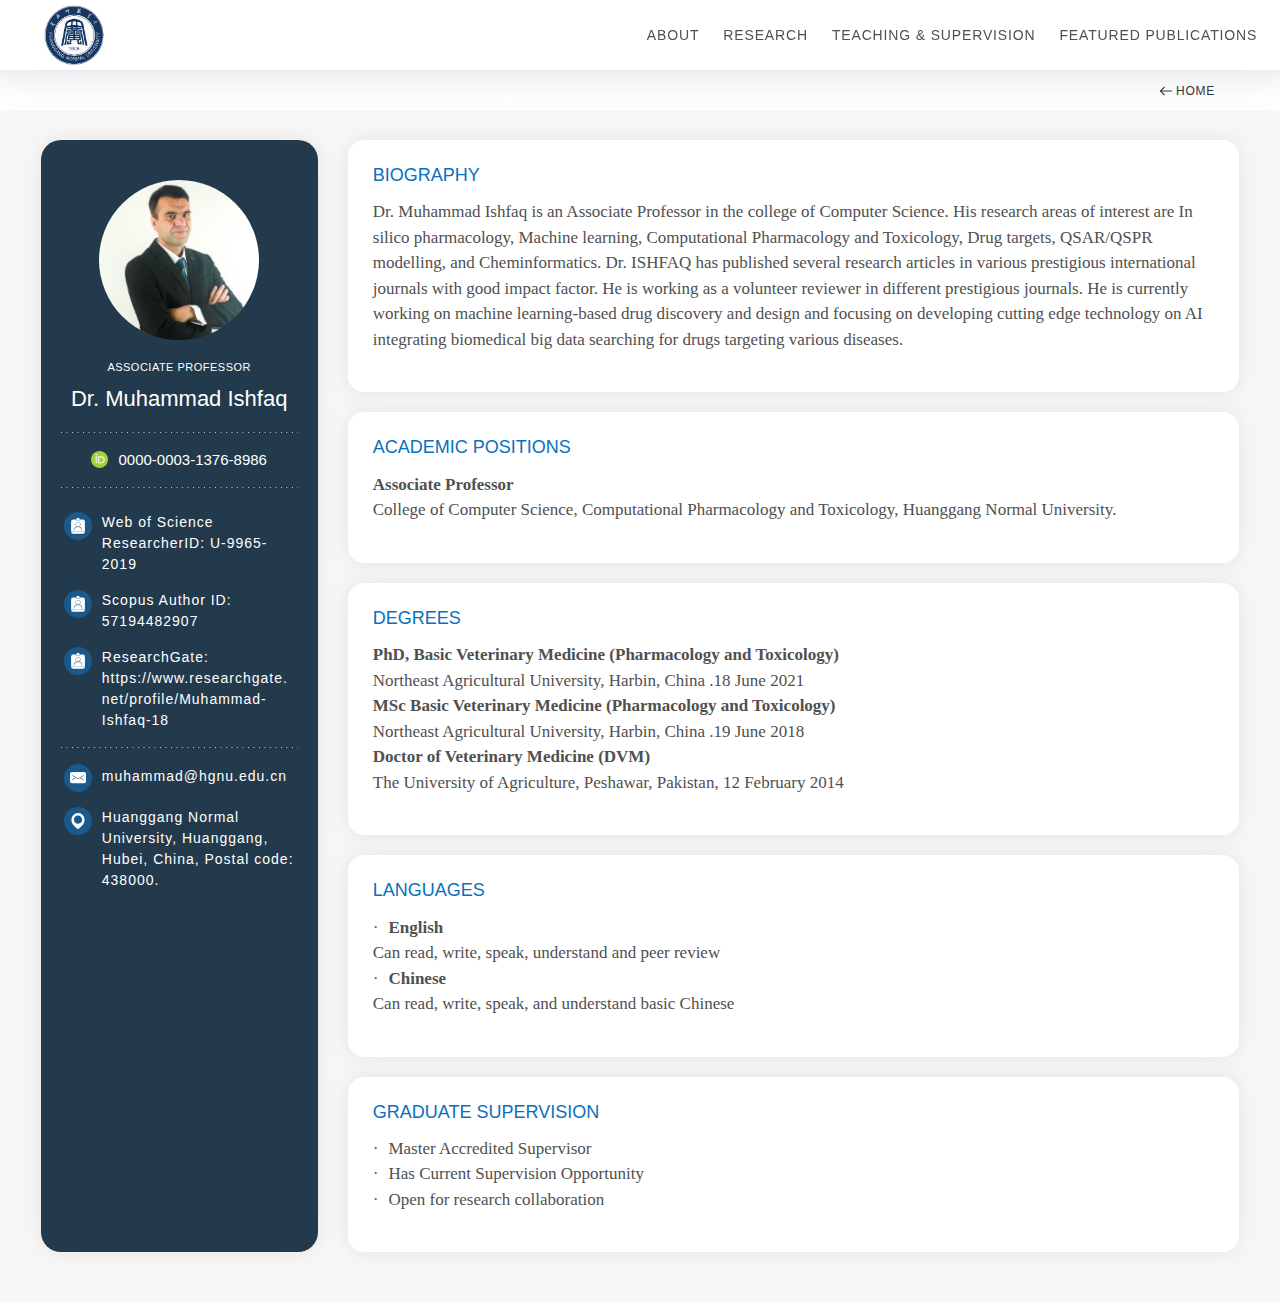
==== index.html @ ac89b16f "Add files via upload" ====
﻿<!DOCTYPE html>
<html lang="en">
<head>
    <meta http-equiv="X-UA-Compatible" content="IE=edge">
    <meta charset="UTF-8">
    <meta name="viewport" content="width=device-width, initial-scale=1, maximum-scale=1, user-scalable=0">
    <title>Dr. Muhammad Ishfaq | Personal website</title>
    <meta name="keywords" content="Dr. Muhammad Ishfaq">
    <meta name="description" content="View the University of profile. Including their research output, research, engagements and teaching and supervision." data-react-helmet="true">

    <link rel="stylesheet" href="css/min.css">
    <link rel="stylesheet" href="css/style.css">
    <link rel="stylesheet" href="css/media.css">
</head>
 
    <!-- body -->
    <body class="hero-anime">
        <div class="navigation-wrap bg-light start-header start-style">
            <div class="container">
                <div class="row">
                    <div class="col-lg-12 col-md-12 col-xs-12">
                        <nav class="navbar navbar-expand-md navbar-light">
                            <a href="index.html" class="navbar-brand"><img src="images/logo.png" alt=""></a>
                            <button class="navbar-toggler" type="button" data-toggle="collapse" data-target="#navbarSupportedContent" aria-controls="navbarSupportedContent" aria-expanded="false" aria-label="Toggle navigation">
                                <span class="navbar-toggler-icon"></span>
                            </button>

                            <div class="collapse navbar-collapse" id="navbarSupportedContent">
                                <ul class="navbar-nav ml-auto py-4 py-md-0">
                                    <li class="nav-item">
                                        <a class="nav-link" href="about.html">ABOUT</a>
                                    </li>
                                    <li class="nav-item">
                                        <a class="nav-link" href="research.html">RESEARCH</a>
                                    </li>
                                    <li class="nav-item">
                                        <a class="nav-link" href="teaching.html">TEACHING &amp; SUPERVISION</a>
                                    </li>
                                    <li class="nav-item">
                                        <a class="nav-link" href="featured.html">FEATURED PUBLICATIONS</a>
                                    </li>
                                </ul>
                            </div>

                        </nav>
                    </div>
                </div>
            </div>
        </div>

        <div class="position-bg">
            <div class="container">
                <div class="row">
                    <div class="col-lg-12 col-md-12 col-xs-12">
                        <div class="icon-weizi">
                            <a href="index.html">
                                <div aria-hidden="true">
                                    <svg viewBox="0 0 8.744 6.631" role="img" fill="currentColor" aria-hidden="true">
                                        <g fill="none" stroke="currentColor" stroke-linecap="round" stroke-linejoin="round" stroke-width=".8">
                                            <path d="M8.344 3.316H.4"></path><path d="M3.15 6.068L.4 3.316 3.15.568"></path>
                                        </g>
                                    </svg>
                                    <span>HOME</span>
                                </div>
                            </a>
                        </div>
                    </div>
                </div>
            </div>
        </div>
        
        <div class="container">
            <div class="row">
                <div class="main">

                    <div class="col-lg-3 col-md-12 col-xs-12 left-d">

                        <div class="main-left">
                        <div class="main-left-con">
                            <div class="photo">
                                <img src="images/photo.jpg">
                            </div>
                            <p class="img-p text-center">Associate professor</p>
                            <h3>Dr. Muhammad Ishfaq</h3>

                            <div class="icon-xian"></div>
                            <div class="icon-con">
                                <div class="icon-bg">
                                    <div class="icon-img" data-qa="sidebar orcid">
                                    <div class="icon-svg">
                                        <svg version="1.1" role="img" x="0" y="0" viewBox="0 0 256 256" aria-hidden="true">
                                        <path d="M256 128c0 70.7-57.3 128-128 128S0 198.7 0 128 57.3 0 128 0s128 57.3 128 128z" fill="#a6ce39"></path>
                                        <path fill="#fff" d="M86.3 186.2H70.9V79.1h15.4v107.1zM108.9 79.1h41.6c39.6 0 57 28.3 57 53.6 0 27.5-21.5 53.6-56.8 53.6h-41.8V79.1zm15.4 93.3h24.5c34.9 0 42.9-26.5 42.9-39.7C191.7 111.2 178 93 148 93h-23.7v79.4zM88.7 56.8c0 5.5-4.5 10.1-10.1 10.1s-10.1-4.6-10.1-10.1c0-5.6 4.5-10.1 10.1-10.1s10.1 4.6 10.1 10.1z"></path>
                                        </svg>
                                    </div>
                                    <div class="icon-id">
                                        <a href="https://orcid.org/0000-0003-4951-3539">0000-0003-1376-8986</a>
                                    </div>
                                    </div>
                                </div>
                            </div>
                            <div class="icon-xian"></div>

                            <ul class="icon-ul">
                                <li>
                                    <div class="icon-ul-img">
                                      <svg role="img" viewBox="0 0 28 28 " fill="none" stroke-width="0.4" aria-hidden="true">
                                        <g transform="translate(-1205.601 -533.63)">
                                          <circle class="svgs-color" fill="currentColor" cx="14" cy="14" r="14" transform="translate(1205.601 533.63)"></circle>
                                          <path fill="currentColor" d="M1217.876,541.729v-.5h3.446v.5a.414.414,0,0,1-.413.412h-2.62A.414.414,0,0,1,1217.876,541.729Z"></path>
                                          <path fill="currentColor" d="M1217.542,546.547a2.113,2.113,0,1,1,1.574,1.574A2.117,2.117,0,0,1,1217.542,546.547Z"></path>
                                          <path fill="currentColor" d="M1212.689,553.321a2.061,2.061,0,0,0,2.063,2.063h9.7a2.063,2.063,0,0,0,2.064-2.063v-.066h-13.825Zm11.761-12.092h-2.715v.5a.826.826,0,0,1-.826.825h-2.62a.829.829,0,0,1-.826-.825v-.5h-2.711a2.062,2.062,0,0,0-2.063,2.064v9.756h13.825v-9.756A2.064,2.064,0,0,0,1224.45,541.229Zm-.792,10.858h-.008a.206.206,0,0,1-.207-.2c-.078-2.167-1.985-3.132-3.846-3.132-1.845,0-3.751.961-3.842,3.107a.212.212,0,0,1-.215.2.21.21,0,0,1-.2-.214,3.618,3.618,0,0,1,3.288-3.425.015.015,0,0,0,0-.029,2.526,2.526,0,1,1,1.928,0,.015.015,0,0,0,0,.029,3.614,3.614,0,0,1,3.292,3.454A.206.206,0,0,1,1223.658,552.087Z"></path>
                                          <path fill="currentColor" d="M1219.6,539.384a1.7,1.7,0,0,0-1.725,1.676v.669a.414.414,0,0,0,.413.412h2.62a.414.414,0,0,0,.413-.412v-.669A1.7,1.7,0,0,0,1219.6,539.384Zm0,.933a.443.443,0,1,1-.446.446A.443.443,0,0,1,1219.6,540.317Z"></path>
                                        </g>
                                      </svg>
                                    </div>
                                    <div class="svgs-font">
                                      Web of Science ResearcherID: U-9965-2019
                                    </div>
                                </li>
                                <li>
                                    <div class="icon-ul-img">
                                      <svg role="img" viewBox="0 0 28 28 " fill="none" stroke-width="0.4" aria-hidden="true">
                                        <g transform="translate(-1205.601 -533.63)">
                                          <circle class="svgs-color" fill="currentColor" cx="14" cy="14" r="14" transform="translate(1205.601 533.63)"></circle>
                                          <path fill="currentColor" d="M1217.876,541.729v-.5h3.446v.5a.414.414,0,0,1-.413.412h-2.62A.414.414,0,0,1,1217.876,541.729Z"></path>
                                          <path fill="currentColor" d="M1217.542,546.547a2.113,2.113,0,1,1,1.574,1.574A2.117,2.117,0,0,1,1217.542,546.547Z"></path>
                                          <path fill="currentColor" d="M1212.689,553.321a2.061,2.061,0,0,0,2.063,2.063h9.7a2.063,2.063,0,0,0,2.064-2.063v-.066h-13.825Zm11.761-12.092h-2.715v.5a.826.826,0,0,1-.826.825h-2.62a.829.829,0,0,1-.826-.825v-.5h-2.711a2.062,2.062,0,0,0-2.063,2.064v9.756h13.825v-9.756A2.064,2.064,0,0,0,1224.45,541.229Zm-.792,10.858h-.008a.206.206,0,0,1-.207-.2c-.078-2.167-1.985-3.132-3.846-3.132-1.845,0-3.751.961-3.842,3.107a.212.212,0,0,1-.215.2.21.21,0,0,1-.2-.214,3.618,3.618,0,0,1,3.288-3.425.015.015,0,0,0,0-.029,2.526,2.526,0,1,1,1.928,0,.015.015,0,0,0,0,.029,3.614,3.614,0,0,1,3.292,3.454A.206.206,0,0,1,1223.658,552.087Z"></path>
                                          <path fill="currentColor" d="M1219.6,539.384a1.7,1.7,0,0,0-1.725,1.676v.669a.414.414,0,0,0,.413.412h2.62a.414.414,0,0,0,.413-.412v-.669A1.7,1.7,0,0,0,1219.6,539.384Zm0,.933a.443.443,0,1,1-.446.446A.443.443,0,0,1,1219.6,540.317Z"></path>
                                        </g>
                                      </svg>
                                    </div>
                                    <div class="svgs-font">
                                        Scopus Author ID: 57194482907
                                    </div>
                                </li>

                                <li>
                                    <div class="icon-ul-img">
                                      <svg role="img" viewBox="0 0 28 28 " fill="none" stroke-width="0.4" aria-hidden="true">
                                        <g transform="translate(-1205.601 -533.63)">
                                          <circle class="svgs-color" fill="currentColor" cx="14" cy="14" r="14" transform="translate(1205.601 533.63)"></circle>
                                          <path fill="currentColor" d="M1217.876,541.729v-.5h3.446v.5a.414.414,0,0,1-.413.412h-2.62A.414.414,0,0,1,1217.876,541.729Z"></path>
                                          <path fill="currentColor" d="M1217.542,546.547a2.113,2.113,0,1,1,1.574,1.574A2.117,2.117,0,0,1,1217.542,546.547Z"></path>
                                          <path fill="currentColor" d="M1212.689,553.321a2.061,2.061,0,0,0,2.063,2.063h9.7a2.063,2.063,0,0,0,2.064-2.063v-.066h-13.825Zm11.761-12.092h-2.715v.5a.826.826,0,0,1-.826.825h-2.62a.829.829,0,0,1-.826-.825v-.5h-2.711a2.062,2.062,0,0,0-2.063,2.064v9.756h13.825v-9.756A2.064,2.064,0,0,0,1224.45,541.229Zm-.792,10.858h-.008a.206.206,0,0,1-.207-.2c-.078-2.167-1.985-3.132-3.846-3.132-1.845,0-3.751.961-3.842,3.107a.212.212,0,0,1-.215.2.21.21,0,0,1-.2-.214,3.618,3.618,0,0,1,3.288-3.425.015.015,0,0,0,0-.029,2.526,2.526,0,1,1,1.928,0,.015.015,0,0,0,0,.029,3.614,3.614,0,0,1,3.292,3.454A.206.206,0,0,1,1223.658,552.087Z"></path>
                                          <path fill="currentColor" d="M1219.6,539.384a1.7,1.7,0,0,0-1.725,1.676v.669a.414.414,0,0,0,.413.412h2.62a.414.414,0,0,0,.413-.412v-.669A1.7,1.7,0,0,0,1219.6,539.384Zm0,.933a.443.443,0,1,1-.446.446A.443.443,0,0,1,1219.6,540.317Z"></path>
                                        </g>
                                      </svg>
                                    </div>
                                    <div class="svgs-font">
                                        <a href="https://www.researchgate.net/profile/Muhammad-Ishfaq-18">ResearchGate:
                                            https://www.researchgate.net/profile/Muhammad-Ishfaq-18</a>
                                    </div>
                                </li>

                              </ul>

                              <div class="icon-xian"></div>
                              <ul class="icon-ul-two">
                                <li>
                                    <div class="icon-ul-img">
                                      <svg role="img" viewBox="0 0 28 28 " fill="none" stroke-width="0.4" aria-hidden="true">
                                        <g transform="translate(-28 -89)">
                                            <circle class="svgs-color" fill="currentColor" cx="14" cy="14" r="14" transform="translate(28 89)"></circle>
                                            <path fill="currentColor" stroke="none" d="M885.66,500.21h-12a2,2,0,0,0-2,2v7.21a2,2,0,0,0,2,2h12a1.993,1.993,0,0,0,2-2v-7.21A1.993,1.993,0,0,0,885.66,500.21Zm-8.47,6.25-3.03,1.75a.244.244,0,0,1-.34-.09.277.277,0,0,1-.03-.13.247.247,0,0,1,.12-.21l3.03-1.75a.247.247,0,0,1,.34.09.277.277,0,0,1,.03.13A.247.247,0,0,1,877.19,506.46Zm2.56.65a.248.248,0,0,1-.09.01.276.276,0,0,1-.09-.01c-.01-.01-.02,0-.03-.01l-5.63-3.25a.249.249,0,0,1,.25-.43l5.5,3.18,5.51-3.18a.249.249,0,1,1,.25.43l-5.63,3.25C879.78,507.11,879.76,507.1,879.75,507.11Zm5.76,1.01a.247.247,0,0,1-.34.09l-3.03-1.75a.261.261,0,0,1-.13-.22.267.267,0,0,1,.03-.12.258.258,0,0,1,.35-.09l3.03,1.75a.247.247,0,0,1,.12.21A.277.277,0,0,1,885.51,508.12Z" transform="translate(-837.66 -403.21)"></path>
                                          </g>
                                      </svg>
                                    </div>
                                    <div class="svgs-font">
                                        <a href="mailto:muhammad@hgnu.edu.cn" >muhammad@hgnu.edu.cn</a>
                                    </div>
                                </li>
                                <li>
                                    <div class="icon-ul-img">
                                        <svg role="img" viewBox="0 0 28 28 " fill="none" stroke-width="0.4" aria-hidden="true">
                                            <g transform="translate(-28 -353)">
                                              <circle class="svgs-color" fill="currentColor"  stroke="none" cx="14" cy="14" r="14" transform="translate(28 353)"></circle>
                                              <path fill="currentColor" stroke="none" d="M876.074,444.442a4.123,4.123,0,1,1,4.111-4.135v.013a4.109,4.109,0,0,1-4.1,4.122h-.013m0-10.694a6.646,6.646,0,0,0-6.616,6.675c0,.093,0,.185.007.278,0,5,6.154,8.787,6.4,8.984a.382.382,0,0,0,.418,0c.259-.2,6.4-3.987,6.4-8.984a6.645,6.645,0,0,0-6.331-6.946c-.092-.005-.185-.007-.278-.007" transform="translate(-834.074 -74.748)"></path>
                                            </g>
                                        </svg>
                                    </div>
                                    <div class="svgs-font">
                                        Huanggang Normal University, Huanggang, Hubei, China, Postal code: 438000.
                                    </div>
                                </li>
                              </ul>

                        </div>  

                        </div>
                    </div>

                    <div class="col-lg-9 col-md-12 col-xs-12 right-d">
                        <div class="main-right">
                            <div class="main-right-con">
                                <h3>BIOGRAPHY</h3>
                                <p>Dr. Muhammad Ishfaq is an Associate Professor in the college of Computer Science. His research areas of interest are In silico pharmacology, Machine learning, Computational Pharmacology and Toxicology, Drug targets, QSAR/QSPR modelling, and Cheminformatics. Dr. ISHFAQ has published several research articles in various prestigious international journals with good impact factor.  He is working as a volunteer reviewer in different prestigious journals. He is currently working on machine learning-based drug discovery and design and focusing on developing cutting edge technology on AI integrating biomedical big data searching for drugs targeting various diseases.</p>
                            </div>
                        </div>

                        <div class="main-right">
                            <div class="main-right-con">
                                <h3>ACADEMIC POSITIONS</h3>
                                <p><strong>Associate Professor</strong></p>
                                <p>College of Computer Science, Computational Pharmacology and Toxicology, Huanggang Normal University.</p>
                            </div>
                        </div>

                        <div class="main-right">
                            <div class="main-right-con">
                                <h3>DEGREES</h3>
                                <p><strong>PhD, Basic Veterinary Medicine (Pharmacology and Toxicology)</strong></p>
                                <p>Northeast Agricultural University, Harbin, China .18 June 2021</p>
                                <p><strong>MSc Basic Veterinary Medicine (Pharmacology and Toxicology)</strong></p>
                                <p>Northeast Agricultural University, Harbin, China .19 June 2018</p>
                                <p><strong>Doctor of Veterinary Medicine (DVM)</strong></p>
                                <p>The University of Agriculture, Peshawar, Pakistan, 12 February 2014</p>
                            </div>
                        </div>

                        <div class="main-right">
                            <div class="main-right-con">
                                <h3>LANGUAGES</h3>
                                <p><span style="color: rgb(0, 112, 192); font-family: Symbol; margin-right: 10px;">·</span><strong>English</strong></p>
                                <p>Can read, write, speak, understand and peer review</p>
                                <p><span style="color: rgb(0, 112, 192); font-family: Symbol; margin-right: 10px;">·</span><strong>Chinese</strong></p>
                                <p>Can read, write, speak, and understand basic Chinese</p>
                            </div>
                        </div>

                        <div class="main-right">
                            <div class="main-right-con">
                                <h3>GRADUATE SUPERVISION</h3>
                                <p><span style="color: rgb(0, 112, 192); font-family: Symbol; margin-right: 10px;">·</span>Master  Accredited Supervisor</p>
                                <p><span style="color: rgb(0, 112, 192); font-family: Symbol; margin-right: 10px;">·</span>Has Current Supervision Opportunity</p>
                                <p><span style="color: rgb(0, 112, 192); font-family: Symbol; margin-right: 10px;">·</span>Open for research collaboration</p>
                            </div>
                        </div>
                    </div>


                </div>
            </div>
        </div>  



    </body>

    <script src='js/jquery.js'></script>
    <script src='js/min.js'></script>
    <script src="js/script.js"></script>
 
</html>
---- css/style.css ----
@import url('https://fonts.googleapis.com/css?family=Poppins:100,100i,200,200i,300,300i,400,400i,500,500i,600,600i,700,700i,800,800i,900,900i&subset=devanagari,latin-ext');

body{
    font-family: Montserrat, sans-serif;
	font-size: 16px;
	font-weight: 400;
	color: #505050;
	background-position: center;
	background-repeat: repeat;
	background-color: #f7f7f7;
	overflow-x: hidden;
    transition: all 200ms linear;
}

*,
:after,
:before {
    min-width: 0;
}
.container {max-width:1370px;}

/* #Navigation
================================================== */

.start-header {
	opacity: 1;
	transform: translateY(0);
	padding: 5px 0;
	box-shadow: 0 10px 30px 0 rgba(138, 155, 165, 0.15);
	-webkit-transition : all 0.3s ease-out;
	transition : all 0.3s ease-out;
}
.start-header.scroll-on {
	box-shadow: 0 5px 10px 0 rgba(138, 155, 165, 0.15);
	padding: 5px 0;
	-webkit-transition : all 0.3s ease-out;
	transition : all 0.3s ease-out;
}
.start-header.scroll-on .navbar-brand img{
	height: 32px;
	-webkit-transition : all 0.3s ease-out;
	transition : all 0.3s ease-out;
}
.navigation-wrap{
	position: fixed;
	width: 100%;
	top: 0;
	left: 0;
	z-index: 1000;
	-webkit-transition : all 0.3s ease-out;
	transition : all 0.3s ease-out;
}
.navbar{
	padding: 0; font-size:14px; letter-spacing: calc(var(--desktopProfileTabFontSize, 14px)/16.5);
    margin-left: calc(var(--desktopProfileTabFontSize, 14px)*1.5);
    padding: 0 calc(var(--desktopProfileTabFontSize, 14px)/1.8)
}
.navbar-brand img{
	height: 60px;
	width: auto;
	display: block;
	-webkit-transition : all 0.3s ease-out;
	transition : all 0.3s ease-out;
}
.navbar-toggler {
	float: right;
	border: none;
	padding-right: 0;
}
.navbar-toggler:active,
.navbar-toggler:focus {
	outline: none;
}
.navbar-light .navbar-toggler-icon {
	width: 24px;
	height: 17px;
	background-image: none;
	position: relative;
	border-bottom: 1px solid #000;
    transition: all 300ms linear;
}
.navbar-light .navbar-toggler-icon:after, 
.navbar-light .navbar-toggler-icon:before{
	width: 24px;
	position: absolute;
	height: 1px;
	background-color: #000;
	top: 0;
	left: 0;
	content: '';
	z-index: 2;
    transition: all 300ms linear;
}
.navbar-light .navbar-toggler-icon:after{
	top: 8px;
}
.navbar-toggler[aria-expanded="true"] .navbar-toggler-icon:after {
	transform: rotate(45deg);
}
.navbar-toggler[aria-expanded="true"] .navbar-toggler-icon:before {
	transform: translateY(8px) rotate(-45deg);
}
.navbar-toggler[aria-expanded="true"] .navbar-toggler-icon {
	border-color: transparent;
}
.nav-link{
	color: #505050 !important;
	font-weight: 500;
    transition: all 200ms linear;
}
.nav-item:hover .nav-link{
	color: #0970c0 !important;
}
.nav-item.active .nav-link{
	color: #0970c0 !important;
}
.nav-link {
	position: relative;
	padding: 5px 0 !important;
	display: inline-block;
}
.nav-item:after{
	position: absolute;
	bottom: 0px;
	left: 0;
	width: 0px;
	height: 1px;
	content: '';
	background-color: #0970c0;
	opacity: 0;
    transition: all 200ms linear;
}
.nav-item:hover:after{
	bottom: 0;
	opacity: 1;
	width: 27px;
}
.nav-item.active:hover:after{
	opacity: 0;
}
.nav-item{
	position: relative;
    transition: all 200ms linear;
}
p{margin-bottom:0px;}
.navbar-nav li{margin-left:1.5rem !important; padding-left:0px;}
.position-bg{background: linear-gradient(#f4f4f4, 10%, #fff); flex: none; height: 40px; margin-top:70px; line-height: 40px; text-align: right;}
.position-bg span{ margin-right: 50px; font-size:12px; letter-spacing: calc(var(--desktopProfileTabFontSize, 12px)/16.5); color:#999;}
.main{width:96%; margin:30px auto 50px auto; display: flex;}
.main .main-left{background: #233a4c; border-radius: 20px; padding: 20px; box-shadow: 0 0 20px hsla(0, 0%, 51%, .16); }
.left-d{display: flex; display: -webkit-box;
    display: -ms-flexbox;
    display: -webkit-flex;}
.right-d{display: flex; display: -ms-flexbox; flex-direction:column;}
.main-left-con .photo{margin:20px auto; text-align: center;}
.main-left-con .photo img{border-radius: 50%; height: 10rem; width: 10rem;}
.main-left-con .img-p{ font-family: Montserrat, sans-serif;
    font-size: 11px;
    font-weight: 300;
    letter-spacing: .49px;
    line-height: 14px;
    text-transform: uppercase;
	color:#fff;
}
.main-left-con h3{color:#fff; font-size:22px; text-align: center; line-height: 50px;}

.main .main-right{margin-bottom:20px;}
.main .main-right:last-child{ margin-bottom:0px;}

.main-right .main-right-con{background-color: #fff; border-radius: 16px; box-shadow: 0 0 20px hsla(0, 0%, 51%, .16); color: #505050; padding:25px 25px 40px 25px;}
.main-right .main-right-con h3{font-size:18px; color:#0970c0; margin-bottom:0.8rem;}
.main-right .main-right-con p{font-family: "Times New Roman", serif; font-size:17px;}
.main-right .featured p{font-size:16px; margin-bottom:10px; line-height: 1.2rem;}


.icon-bg{margin:15px auto; width: fit-content;}
.icon-svg{font-size:14px; width:17px; height:17px;}
.icon-img{display: flex; font-size:15px;}
.icon-id{margin-left:10px; line-height: 24px;}
.icon-id a{color:#fff;}

.icon-ul{padding: 1.5rem .2rem 0rem .2rem; text-align: left;}
.icon-ul li{display: flex; color:#fff; margin-bottom:15px;}
.icon-ul li .icon-ul-img{flex: none; height: 28px; width: 28px}
.icon-ul li .icon-ul-img .svgs-color{color:#1a598c;}
.svgs-font{color:#fff; font-size:14px; margin-left:10px; letter-spacing: 1px; overflow-wrap: break-word;}
.svgs-font a{color:#fff;}
.icon-ul-two li:nth-child(1) .svgs-font{margin-top:2px;}

.icon-ul-two{padding: 1rem .2rem 1rem .2rem; text-align: left;}
.icon-ul-two li{display: flex; color:#fff; margin-bottom:15px;}
.icon-ul-two li .icon-ul-img{flex: none; height: 28px; width: 28px}
.icon-ul-two li .icon-ul-img .svgs-color{color:#1a598c;}
.icon-xian{background-image: linear-gradient(90deg, hsla(5, 0%, 100%, .75) 1px, transparent 0);
background-repeat: repeat-x;
background-size: 5.5px 1px;
flex: none;
height: 1px;}

.icon-weizi{font-size:16px;}
.icon-weizi svg{width:12px; height:12px;}
.icon-weizi span{color:#333;}
.icon-weizi a{color:#333;}


.bg-light {
	background-color: #fff !important;
    transition: all 200ms linear;
}
.section {
    position: relative;
	width: 100%;
	display: block;
}
.full-height {
    height: 100vh;
}
.over-hide {
    overflow: hidden;
}
.absolute-center {
	position: absolute;
	top: 50%;
	left: 0;
	width: 100%;
  margin-top: 40px;
	transform: translateY(-50%);
	z-index: 20;
}
h1{
	font-size: 48px;
	line-height: 1.2;
	font-weight: 700;
	color: #212112;
	text-align: center;
}

body.hero-anime p{
	opacity: 0;
	transform: translateY(40px);
    transition-delay: 1700ms;
}
h1 span{
	display: inline-block;
    transition: all 300ms linear;
	opacity: 1;
	transform: translate(0);
}
body.hero-anime h1 span:nth-child(1){
	opacity: 0;
	transform: translateY(-20px);
}
body.hero-anime h1 span:nth-child(2){
	opacity: 0;
	transform: translateY(-30px);
}
body.hero-anime h1 span:nth-child(3){
	opacity: 0;
	transform: translateY(-50px);
}
body.hero-anime h1 span:nth-child(4){
	opacity: 0;
	transform: translateY(-10px);
}
body.hero-anime h1 span:nth-child(5){
	opacity: 0;
	transform: translateY(-50px);
}
body.hero-anime h1 span:nth-child(6){
	opacity: 0;
	transform: translateY(-20px);
}
body.hero-anime h1 span:nth-child(7){
	opacity: 0;
	transform: translateY(-40px);
}
body.hero-anime h1 span:nth-child(8){
	opacity: 0;
	transform: translateY(-10px);
}
body.hero-anime h1 span:nth-child(9){
	opacity: 0;
	transform: translateY(-30px);
}
body.hero-anime h1 span:nth-child(10){
	opacity: 0;
	transform: translateY(-20px);
}
h1 span:nth-child(1){
    transition-delay: 1000ms;
}
h1 span:nth-child(2){
    transition-delay: 700ms;
}
h1 span:nth-child(3){
    transition-delay: 900ms;
}
h1 span:nth-child(4){
    transition-delay: 800ms;
}
h1 span:nth-child(5){
    transition-delay: 1000ms;
}
h1 span:nth-child(6){
    transition-delay: 700ms;
}
h1 span:nth-child(7){
    transition-delay: 900ms;
}
h1 span:nth-child(8){
    transition-delay: 800ms;
}
h1 span:nth-child(9){
    transition-delay: 600ms;
}
h1 span:nth-child(10){
    transition-delay: 700ms;
}
body.hero-anime h1 span:nth-child(11){
	opacity: 0;
	transform: translateY(30px);
}
body.hero-anime h1 span:nth-child(12){
	opacity: 0;
	transform: translateY(50px);
}
body.hero-anime h1 span:nth-child(13){
	opacity: 0;
	transform: translateY(20px);
}
body.hero-anime h1 span:nth-child(14){
	opacity: 0;
	transform: translateY(30px);
}
body.hero-anime h1 span:nth-child(15){
	opacity: 0;
	transform: translateY(50px);
}
h1 span:nth-child(11){
    transition-delay: 1300ms;
}
h1 span:nth-child(12){
    transition-delay: 1500ms;
}
h1 span:nth-child(13){
    transition-delay: 1400ms;
}
h1 span:nth-child(14){
    transition-delay: 1200ms;
}
h1 span:nth-child(15){
    transition-delay: 1450ms;
}
#switch,
#circle {
	cursor: pointer;
	-webkit-transition: all 300ms linear;
	transition: all 300ms linear; 
} 
#switch {
	width: 60px;
	height: 8px;
	border: 2px solid #8167a9;
	border-radius: 27px;
	background: #000;
	position: relative;
	display: block;
	margin: 0 auto;
	text-align: center;
	opacity: 1;
	transform: translate(0);
    transition: all 300ms linear;
    transition-delay: 1900ms;
}
body.hero-anime #switch{
	opacity: 0;
	transform: translateY(40px);
    transition-delay: 1900ms;
}
#circle {
	position: absolute;
	top: -11px;
	left: -13px;
	width: 26px;
	height: 26px;
	border-radius: 50%;
	background: #000;
}
.switched {
	border-color: #000 !important;
	background: #8167a9 !important;
}
.switched #circle {
	left: 43px;
	box-shadow: 0 4px 4px rgba(26,53,71,0.25), 0 0 0 1px rgba(26,53,71,0.07);
	background: #fff;
}
.nav-item .dropdown-menu {
    transform: translate3d(0, 10px, 0);
    visibility: hidden;
    opacity: 0;
	max-height: 0;
    display: block;
	padding: 0;
	margin: 0;
    transition: all 200ms linear;
}
.nav-item.show .dropdown-menu {
    opacity: 1;
    visibility: visible;
	max-height: 999px;
    transform: translate3d(0, 0px, 0);
}
.dropdown-menu {
	padding: 10px!important;
	margin: 0;
	font-size: 13px;
	letter-spacing: 1px;
	color: #212121;
	background-color: #fcfaff;
	border: none;
	border-radius: 3px;
	box-shadow: 0 5px 10px 0 rgba(138, 155, 165, 0.15);
    transition: all 200ms linear;
}
.dropdown-toggle::after {
	display: none;
}

.dropdown-item {
	padding: 3px 15px;
	color: #212121;
	border-radius: 2px;
    transition: all 200ms linear;
}
.dropdown-item:hover, 
.dropdown-item:focus {
	color: #fff;
	background-color: rgba(129,103,169,.6);
}

body.dark{
	color: #fff;
	background-color: #1f2029;
}
body.dark .navbar-brand img{
  filter: brightness(100%);
}
body.dark h1{
	color: #fff;
}
body.dark h1 span{
    transition-delay: 0ms !important;
}
body.dark p{
	color: #fff;
    transition-delay: 0ms !important;
}
body.dark .bg-light {
	background-color: #14151a !important;
}
body.dark .start-header {
	box-shadow: 0 10px 30px 0 rgba(0, 0, 0, 0.15);
}
body.dark .start-header.scroll-on {
	box-shadow: 0 5px 10px 0 rgba(0, 0, 0, 0.15);
}
body.dark .nav-link{
	color: #fff !important;
}
body.dark .nav-item.active .nav-link{
	color: #999 !important;
}
body.dark .dropdown-menu {
	color: #fff;
	background-color: #1f2029;
	box-shadow: 0 5px 10px 0 rgba(0, 0, 0, 0.25);
}
body.dark .dropdown-item {
	color: #fff;
}
body.dark .navbar-light .navbar-toggler-icon {
	border-bottom: 1px solid #fff;
}
body.dark .navbar-light .navbar-toggler-icon:after, 
body.dark .navbar-light .navbar-toggler-icon:before{
	background-color: #fff;
}
body.dark .navbar-toggler[aria-expanded="true"] .navbar-toggler-icon {
	border-color: transparent;
}



/* #Media
================================================== */

@media (max-width: 767px) { 
	h1{
		font-size: 38px;
	}
	.nav-item:after{
		display: none;
	}
	.nav-item::before {
		position: absolute;
		display: block;
		top: 15px;
		left: 0;
		width: 11px;
		height: 1px;
		content: "";
		border: none;
		background-color: #000;
		vertical-align: 0;
	}
	.dropdown-toggle::after {
		position: absolute;
		display: block;
		top: 10px;
		left: -23px;
		width: 1px;
		height: 11px;
		content: "";
		border: none;
		background-color: #000;
		vertical-align: 0;
		transition: all 200ms linear;
	}
	.dropdown-toggle[aria-expanded="true"]::after{
		transform: rotate(90deg);
		opacity: 0;
	}
	.dropdown-menu {
		padding: 0 !important;
		background-color: transparent;
		box-shadow: none;
		transition: all 200ms linear;
	}
	.dropdown-toggle[aria-expanded="true"] + .dropdown-menu {
		margin-top: 10px !important;
		margin-bottom: 20px !important;
	}
	body.dark .nav-item::before {
		background-color: #fff;
	}
	body.dark .dropdown-toggle::after {
		background-color: #fff;
	}
	body.dark .dropdown-menu {
		background-color: transparent;
		box-shadow: none;
	}
}

/* #Link to page
================================================== */

.logo {
	position: absolute;
	bottom: 30px;
	right: 30px;
	display: block;
	z-index: 100;
	transition: all 250ms linear;
}
.logo img {
	height: 26px;
	width: auto;
	display: block;
  filter: brightness(10%);
	transition: all 250ms linear;
}
body.dark .logo img {
  filter: brightness(100%);
}
---- css/media.css ----
@media (min-width: 1800px) and (max-width: 1879px) {
   
  }
@media (min-width: 1600px) and (max-width: 1799px) {
   
  }
@media (min-width: 1500px) and (max-width: 1599px) {
    
  }
@media (min-width: 1450px) and (max-width: 1499px) {
   
  }
@media (min-width: 1400px) and (max-width: 1449px) {
    

  }
@media (min-width: 1200px) and (max-width: 1399px) {
    

  }
@media (min-width: 992px) and (max-width: 1199px) {
.col-md-12{width:100%}.col-md-11{width:91.66666667%}.col-md-10{width:83.33333333%}.col-md-9{width:75%}.col-md-8{width:66.66666667%}.col-md-7{width:58.33333333%}.col-md-6{width:50%}.col-md-5{width:41.66666667%}.col-md-4{width:33.33333333%}.col-md-3{width:25%}.col-md-2{width:16.66666667%}.col-md-1{width:8.33333333%;}
.col-md-1, .col-md-2, .col-md-3, .col-md-4, .col-md-5, .col-md-6, .col-md-7, .col-md-8, .col-md-9, .col-md-10, .col-md-11, .col-md-12{float:left; padding-right:15px; padding-left:15px;}
      

}
@media (min-width: 768px) and (max-width: 991px) {
.col-md-12{width:100%}.col-md-11{width:91.66666667%}.col-md-10{width:83.33333333%}.col-md-9{width:75%}.col-md-8{width:66.66666667%}.col-md-7{width:58.33333333%}.col-md-6{width:50%}.col-md-5{width:41.66666667%}.col-md-4{width:33.33333333%}.col-md-3{width:25%}.col-md-2{width:16.66666667%}.col-md-1{width:8.33333333%;}
.col-md-1, .col-md-2, .col-md-3, .col-md-4, .col-md-5, .col-md-6, .col-md-7, .col-md-8, .col-md-9, .col-md-10, .col-md-11, .col-md-12{float:left; padding-right:15px; padding-left:15px;}
.navbar{
	padding: 0; font-size:14px; letter-spacing: calc(var(--desktopProfileTabFontSize, 14px)/16.5);
    margin-left: calc(var(--desktopProfileTabFontSize, 14px)*0);
    padding: 0 calc(var(--desktopProfileTabFontSize, 14px)/1.8);
}

.main{width:98%; margin:30px auto 50px auto; display: block;}
.left-d{margin-bottom:30px; display: flex; flex-direction:column;}


}
@media (max-width: 767px) {
.col-xs-12{width:100%}.col-xs-11{width:91.66666667%}.col-xs-10{width:83.33333333%}.col-xs-9{width:75%}.col-xs-8{width:66.66666667%}.col-xs-7{width:58.33333333%}.col-xs-6{width:50%}.col-xs-5{width:41.66666667%}.col-xs-4{width:33.33333333%}.col-xs-3{width:25%}.col-xs-2{width:16.66666667%}.col-xs-1{width:8.33333333%;}
.col-xs-1, .col-xs-2, .col-xs-3, .col-xs-4, .col-xs-5, .col-xs-6, .col-xs-7, .col-xs-8, .col-xs-9, .col-xs-10, .col-xs-11, .col-xs-12{float:left; padding-right:15px; padding-left:15px;}
.navbar{
	padding: 0; font-size:14px; letter-spacing: calc(var(--desktopProfileTabFontSize, 14px)/16.5);
    margin-left: calc(var(--desktopProfileTabFontSize, 14px)*0);
    padding: 0 calc(var(--desktopProfileTabFontSize, 14px)/1.8);
}
.navbar-brand img{height: 50px;}
.position-bg{height: 36px; margin-top:60px; line-height: 36px; text-align: right;}
.position-bg span{ margin-right: 10px; font-size:12px; letter-spacing: calc(var(--desktopProfileTabFontSize, 12px)/16.5); color:#999;}
.navbar-nav li{margin-left:0rem !important; padding-left:1rem;}
.main{width:98%; margin:10px auto 50px auto; display: block;}
.left-d{margin-bottom:30px; display: flex; flex-direction:column;}




}
@media (min-width: 480px) and (max-width: 767px) {


}

@media only screen and (max-width:425px) {


}

@media only screen and (max-width:374px) {


    
}
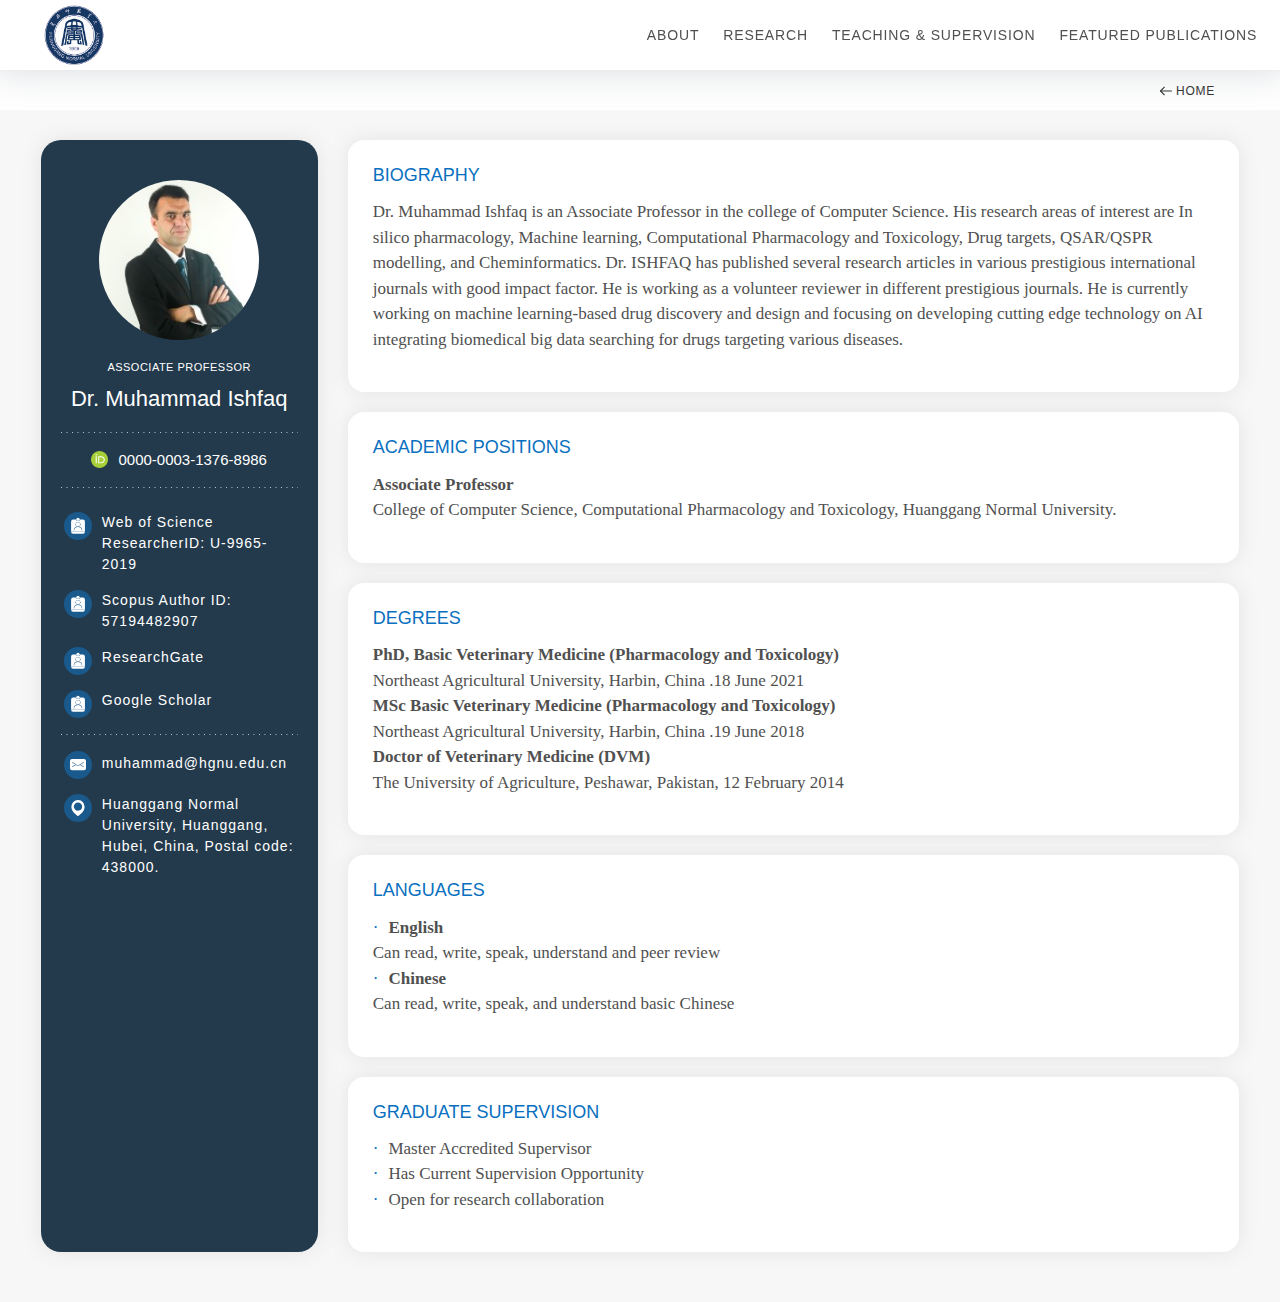
==== commit 9b196822: "Add files via upload" ====
--- a/index.html
+++ b/index.html
@@ -94,7 +94,7 @@
                                         </svg>
                                     </div>
                                     <div class="icon-id">
-                                        <a href="https://orcid.org/0000-0003-4951-3539">0000-0003-1376-8986</a>
+                                        <a href="https://orcid.org/0000-0003-1376-8986">0000-0003-1376-8986</a>
                                     </div>
                                     </div>
                                 </div>
@@ -148,9 +148,25 @@
                                       </svg>
                                     </div>
                                     <div class="svgs-font">
-                                        <a href="https://www.researchgate.net/profile/Muhammad-Ishfaq-18">ResearchGate:
-                                            https://www.researchgate.net/profile/Muhammad-Ishfaq-18</a>
-                                    </div>
+                                        <a href="https://www.researchgate.net/profile/Muhammad-Ishfaq-18">ResearchGate</a>
+                                    </div>
+                                </li>
+
+                                <li>
+                                    <div class="icon-ul-img">
+                                        <svg role="img" viewBox="0 0 28 28 "fill="none" stroke-width="0.4" aria-hidden="true">
+                                         <g transform="translate(-1205.601 -533.63)">
+                                           <circle class="svgs-color" fill="currentColor" cx="14" cy="14" r="14" transform="translate(1205.601 533.63)"></circle>
+                                           <path fill="currentColor" d="M1217.876,541.729v-.5h3.446v.5a.414.414,0,0,1-.413.412h-2.62A.414.414,0,0,1,1217.876,541.729Z"></path>
+                                           <path fill="currentColor" d="M1217.542,546.547a2.113,2.113,0,1,1,1.574,1.574A2.117,2.117,0,0,1,1217.542,546.547Z"></path>
+                                           <path fill="currentColor" d="M1212.689,553.321a2.061,2.061,0,0,0,2.063,2.063h9.7a2.063,2.063,0,0,0,2.064-2.063v-.066h-13.825Zm11.761-12.092h-2.715v.5a.826.826,0,0,1-.826.825h-2.62a.829.829,0,0,1-.826-.825v-.5h-2.711a2.062,2.062,0,0,0-2.063,2.064v9.756h13.825v-9.756A2.064,2.064,0,0,0,1224.45,541.229Zm-.792,10.858h-.008a.206.206,0,0,1-.207-.2c-.078-2.167-1.985-3.132-3.846-3.132-1.845,0-3.751.961-3.842,3.107a.212.212,0,0,1-.215.2.21.21,0,0,1-.2-.214,3.618,3.618,0,0,1,3.288-3.425.015.015,0,0,0,0-.029,2.526,2.526,0,1,1,1.928,0,.015.015,0,0,0,0,.029,3.614,3.614,0,0,1,3.292,3.454A.206.206,0,0,1,1223.658,552.087Z"></path>
+                                           <path fill="currentColor" d="M1219.6,539.384a1.7,1.7,0,0,0-1.725,1.676v.669a.414.414,0,0,0,.413.412h2.62a.414.414,0,0,0,.413-.412v-.669A1.7,1.7,0,0,0,1219.6,539.384Zm0,.933a.443.443,0,1,1-.446.446A.443.443,0,0,1,1219.6,540.317Z"></path>
+                                        </g>
+                                    </svg>
+                                </div>
+                                <div class="svgs-font">
+                                     <a href="https://scholar.google.com/citations?hl=en&user=aewGEBwAAAAJ">Google Scholar</a>
+                                 </div>
                                 </li>
 
                               </ul>
